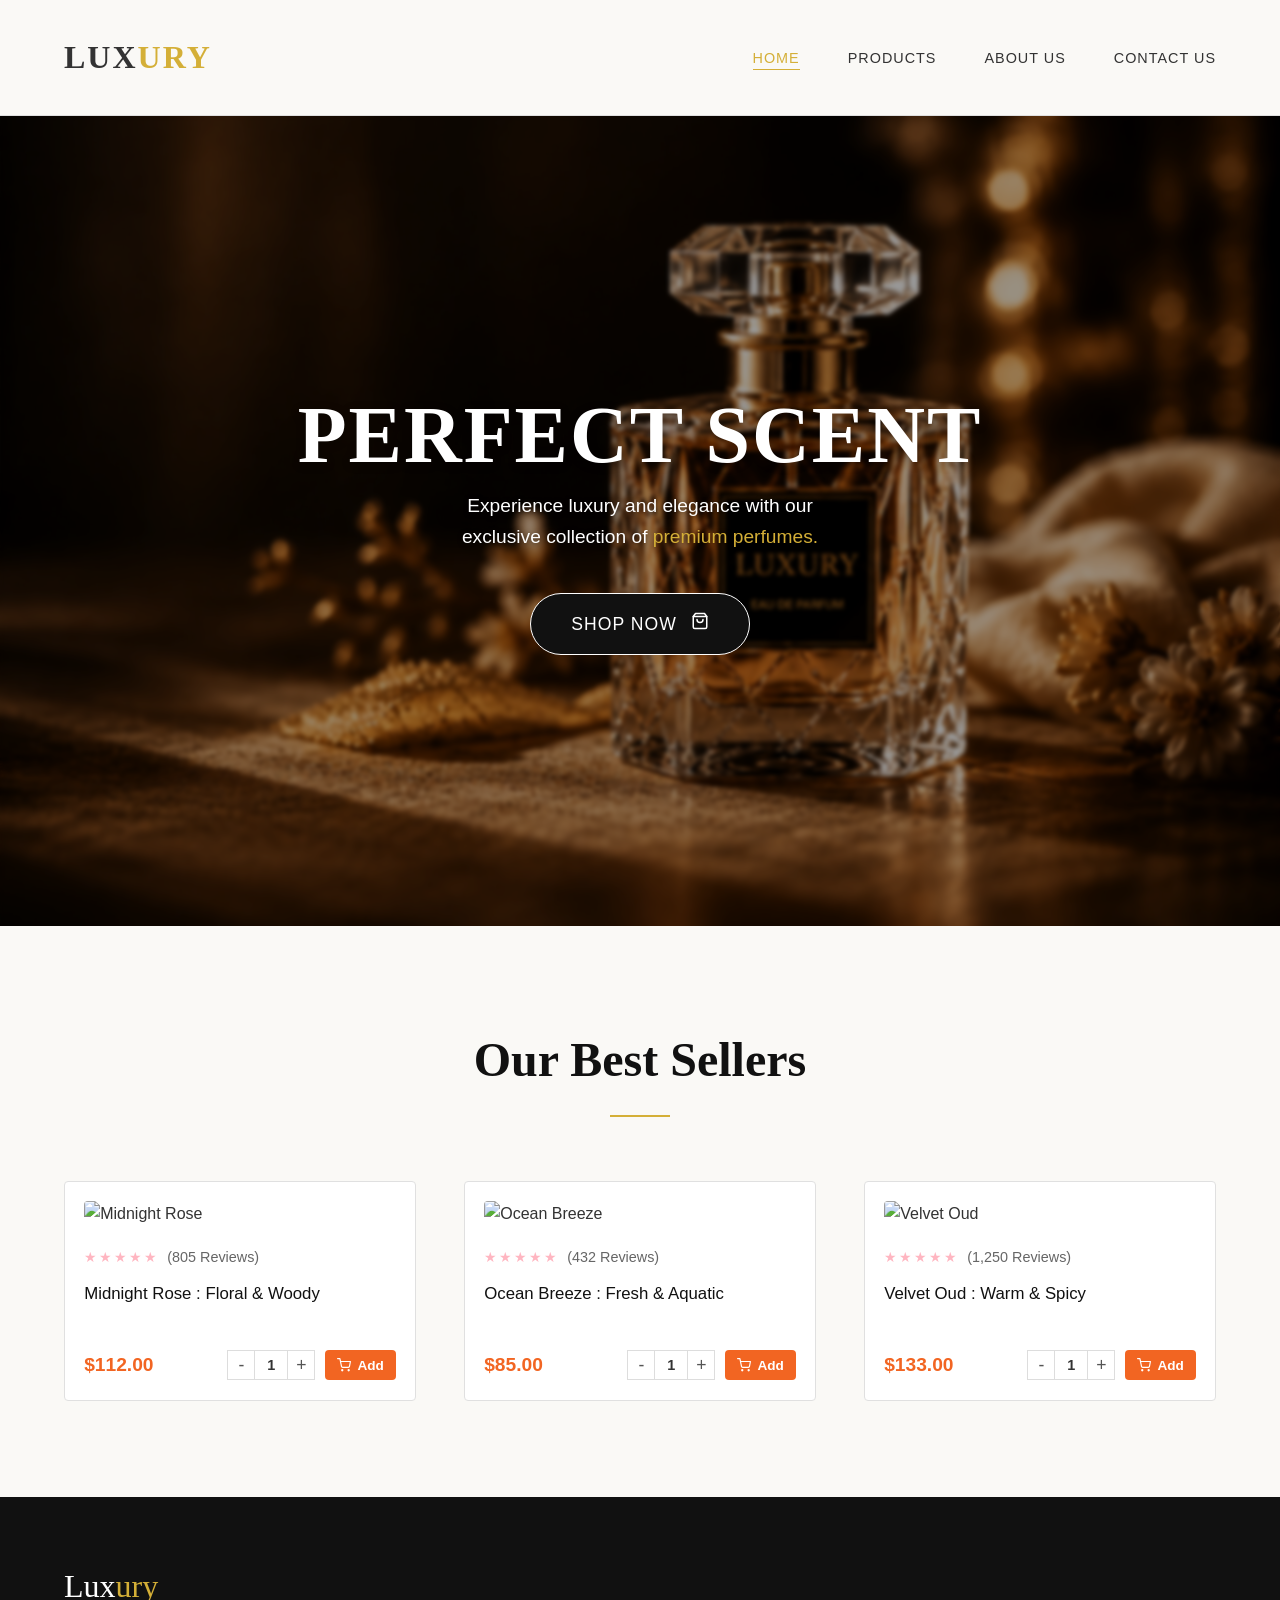
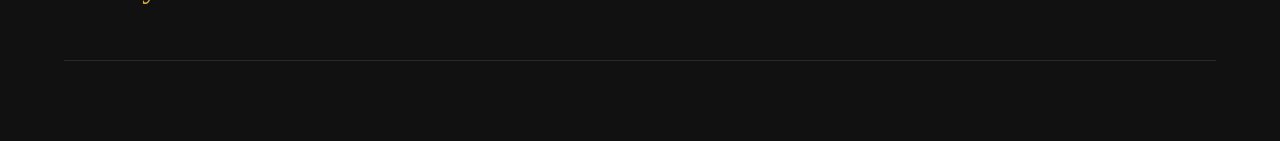
==== index.html @ 9dee279b "Add files via upload" ====
<!DOCTYPE html>
<html lang="en">

<head>
    <meta charset="UTF-8">
    <meta name="viewport" content="width=device-width, initial-scale=1.0">
    <title>Luxury | Premium Perfume</title>
    <link rel="stylesheet" href="style.css">
</head>

<body>
    <header>
        <div class="logo">Lux<span>ury</span></div>
        <nav>
            <ul>
                <li><a href="index.html" class="active">Home</a></li>
                <li><a href="product.html">Products</a></li>
                <li><a href="about.html">About Us</a></li>
                <li><a href="contact.html">Contact Us</a></li>
            </ul>
        </nav>
    </header>

    <section class="hero dark-hero">
        <div class="hero-content text-center">
            <h1>PERFECT SCENT</h1>
        
            <p>Experience luxury and elegance with our<br> exclusive collection of <span class="text-gold">premium
                    perfumes.</span></p>
            <div class="hero-buttons center-buttons">
                <a href="product.html" class="btn btn-blue btn-pill">
                    Shop Now
                    <svg width="18" height="18" viewBox="0 0 24 24" fill="none" stroke="currentColor" stroke-width="2"
                        stroke-linecap="round" stroke-linejoin="round" style="margin-left:8px">
                        <path d="M6 2L3 6v14a2 2 0 0 0 2 2h14a2 2 0 0 0 2-2V6l-3-4z"></path>
                        <line x1="3" y1="6" x2="21" y2="6"></line>
                        <path d="M16 10a4 4 0 0 1-8 0"></path>
                    </svg>
                </a>
            </div>
        </div>
    </section>

    <section class="section">
        <h2 class="section-title">Our Best Sellers</h2>
        <div class="product-grid">

            <div class="product-card">
                <img src="https://img01.ztat.net/article/spp-media-p1/96ee4724ab1245ef8e6045bc5e90970c/2b6786a7cfef4b48abae79df3170de88.jpg?imwidth=762"
                    alt="Midnight Rose" class="product-image">
                <div class="product-info">
                    <div class="product-rating">
                        <span class="stars">★★★★★</span>
                        <span class="reviews">(805 Reviews)</span>
                    </div>
                    <h3>Midnight Rose : Floral & Woody </h3>
                    <div class="product-action-row">
                        <span class="price-orange">$112.00</span>
                        <div class="action-controls">
                            <div class="quantity-selector">
                                <button class="qty-btn">-</button>
                                <span class="qty-val">1</span>
                                <button class="qty-btn">+</button>
                            </div>
                            <button class="btn-add-orange">
                                <svg width="14" height="14" viewBox="0 0 24 24" fill="none" stroke="currentColor"
                                    stroke-width="2" stroke-linecap="round" stroke-linejoin="round">
                                    <circle cx="9" cy="21" r="1"></circle>
                                    <circle cx="20" cy="21" r="1"></circle>
                                    <path d="M1 1h4l2.68 13.39a2 2 0 0 0 2 1.61h9.72a2 2 0 0 0 2-1.61L23 6H6"></path>
                                </svg> Add
                            </button>
                        </div>
                    </div>
                </div>
            </div>


            <div class="product-card">
                <img src="https://images.unsplash.com/photo-1592945403244-b3fbafd7f539?q=80&w=2053&auto=format&fit=crop"
                    alt="Ocean Breeze" class="product-image">
                <div class="product-info">
                    <div class="product-rating">
                        <span class="stars">★★★★★</span>
                        <span class="reviews">(432 Reviews)</span>
                    </div>
                    <h3>Ocean Breeze : Fresh & Aquatic</h3>
                    <div class="product-action-row">
                        <span class="price-orange">$85.00</span>
                        <div class="action-controls">
                            <div class="quantity-selector">
                                <button class="qty-btn">-</button>
                                <span class="qty-val">1</span>
                                <button class="qty-btn">+</button>
                            </div>
                            <button class="btn-add-orange">
                                <svg width="14" height="14" viewBox="0 0 24 24" fill="none" stroke="currentColor"
                                    stroke-width="2" stroke-linecap="round" stroke-linejoin="round">
                                    <circle cx="9" cy="21" r="1"></circle>
                                    <circle cx="20" cy="21" r="1"></circle>
                                    <path d="M1 1h4l2.68 13.39a2 2 0 0 0 2 1.61h9.72a2 2 0 0 0 2-1.61L23 6H6"></path>
                                </svg> Add
                            </button>
                        </div>
                    </div>
                </div>
            </div>


            <div class="product-card">
                <img src="https://images.unsplash.com/photo-1588405748880-12d1d2a59f75?q=80&w=1887&auto=format&fit=crop"
                    alt="Velvet Oud" class="product-image">
                <div class="product-info">
                    <div class="product-rating">
                        <span class="stars">★★★★★</span>
                        <span class="reviews">(1,250 Reviews)</span>
                    </div>
                    <h3>Velvet Oud : Warm & Spicy</h3>
                    <div class="product-action-row">
                        <span class="price-orange">$133.00</span>
                        <div class="action-controls">
                            <div class="quantity-selector">
                                <button class="qty-btn">-</button>
                                <span class="qty-val">1</span>
                                <button class="qty-btn">+</button>
                            </div>
                            <button class="btn-add-orange">
                                <svg width="14" height="14" viewBox="0 0 24 24" fill="none" stroke="currentColor"
                                    stroke-width="2" stroke-linecap="round" stroke-linejoin="round">
                                    <circle cx="9" cy="21" r="1"></circle>
                                    <circle cx="20" cy="21" r="1"></circle>
                                    <path d="M1 1h4l2.68 13.39a2 2 0 0 0 2 1.61h9.72a2 2 0 0 0 2-1.61L23 6H6"></path>
                                </svg> Add
                            </button>
                        </div>
                    </div>
                </div>
            </div>
        </div>
    </section>

    <footer>
        <div class="footer-content">
            <div class="footer-logo">Lux<span>ury</span></div>

        </div>

    </footer>


    <a href="#" class="scroll-top" id="scrollTopBtn">
        <svg width="24" height="24" viewBox="0 0 24 24" fill="none" stroke="currentColor" stroke-width="2.5"
            stroke-linecap="round" stroke-linejoin="round">
            <line x1="12" y1="19" x2="12" y2="5"></line>
            <polyline points="5 12 12 5 19 12"></polyline>
        </svg>
    </a>

    <script>
        const scrollTopBtn = document.getElementById("scrollTopBtn");
        window.addEventListener("scroll", function () {
            if (window.scrollY > 300) {
                scrollTopBtn.classList.add("show");
            } else {
                scrollTopBtn.classList.remove("show");
            }
        });

        document.querySelectorAll('.quantity-selector').forEach(selector => {
            const minusBtn = selector.children[0];
            const qtyVal = selector.children[1];
            const plusBtn = selector.children[2];
            
            const card = selector.closest('.product-card');
            const priceEl = card.querySelector('.price-orange');
            const basePrice = parseFloat(priceEl.textContent.replace('$', ''));

            const updatePrice = (qty) => {
                priceEl.textContent = '$' + (basePrice * qty).toFixed(2);
            };

            minusBtn.addEventListener('click', () => {
                let currentVal = parseInt(qtyVal.textContent);
                if (currentVal > 1) {
                    qtyVal.textContent = currentVal - 1;
                    updatePrice(currentVal - 1);
                }
            });

            plusBtn.addEventListener('click', () => {
                let currentVal = parseInt(qtyVal.textContent);
                qtyVal.textContent = currentVal + 1;
                updatePrice(currentVal + 1);
            });
        });


        document.querySelectorAll('.btn-add-orange').forEach(btn => {
            btn.addEventListener('click', () => {
                alert('OK! Item added to your cart.');
            });
        });
    </script>
</body>

</html>
---- style.css ----
:root {
    --primary-black: #111111;
    --gold: #D4AF37;
    --gold-hover: #b5952f;
    --bg-light: #faf9f6;
    --text-main: #333333;
    --text-muted: #666666;
    --border-color: #e0e0e0;
}

* {
    margin: 0;
    padding: 0;
    box-sizing: border-box;
}

html {
    scroll-behavior: smooth;
}

body {
    font-family: 'Montserrat', sans-serif;
    background-color: var(--bg-light);
    color: var(--text-main);
    line-height: 1.6;
    overflow-x: hidden;
}

h1,
h2,
h3,
h4,
h5,
h6 {
    font-family: 'Playfair Display', serif;
    font-weight: 600;
    color: var(--primary-black);
}

a {
    text-decoration: none;
    color: inherit;
    transition: all 0.3s ease;
}

ul {
    list-style: none;
}

header {
    padding: 2rem 5%;
    display: flex;
    justify-content: space-between;
    align-items: center;
    background-color: var(--bg-light);
    border-bottom: 1px solid var(--border-color);
    position: sticky;
    top: 0;
    z-index: 1000;
}

.logo {
    font-family: 'Playfair Display', serif;
    font-size: 2rem;
    font-weight: 700;
    letter-spacing: 2px;
    text-transform: uppercase;
}

.logo span {
    color: var(--gold);
}

nav ul {
    display: flex;
    gap: 3rem;
}

nav ul li a {
    font-size: 0.9rem;
    font-weight: 500;
    text-transform: uppercase;
    letter-spacing: 1px;
    position: relative;
}

nav ul li a::after {
    content: '';
    position: absolute;
    width: 0;
    height: 1px;
    bottom: -4px;
    left: 0;
    background-color: var(--gold);
    transition: width 0.3s ease;
}

nav ul li a:hover::after,
nav ul li a.active::after {
    width: 100%;
}

nav ul li a:hover,
nav ul li a.active {
    color: var(--gold);
}


.btn {
    display: inline-block;
    padding: 1rem 2.5rem;
    background-color: var(--primary-black);
    color: white;
    font-size: 0.9rem;
    text-transform: uppercase;
    letter-spacing: 1px;
    border: 1px solid var(--primary-black);
    cursor: pointer;
    transition: all 0.4s ease;
}

.btn:hover {
    background-color: transparent;
    color: var(--primary-black);
}

.btn-gold {
    background-color: var(--gold);
    border-color: var(--gold);
    color: white;
}

.btn-gold:hover {
    background-color: transparent;
    color: var(--gold);
}


.hero {
    height: calc(100vh - 90px);
    display: flex;
    align-items: center;
    justify-content: space-between;
    padding: 0 5%;
    background: linear-gradient(to right, #faf9f6 50%, #f0ede6 50%);
}

.hero.dark-hero {
    background: url('f05ed1d7-9d6e-455a-b5f4-579c79ff5291.png') center/cover no-repeat;
    position: relative;
    overflow: hidden;
    display: flex;
    justify-content: center;
    align-items: center;
}

.dark-hero::before {
    content: '';
    position: absolute;
    top: 0;
    left: 0;
    width: 100%;
    height: 100%;
    background: rgba(0, 0, 0, 0.4);
    backdrop-filter: blur(2px);
    z-index: 1;
}

.hero-content {
    flex: 1;
    padding-right: 5rem;
    animation: fadeIn 1s ease forwards;
    position: relative;
    z-index: 2;
}

.hero-content.text-center {
    flex: none;
    padding-right: 0;
    text-align: center;
    width: 100%;
    max-width: 800px;
}

.cursive-title {
    display: flex;
    align-items: center;
    justify-content: center;
    gap: 15px;
    margin-bottom: -15px;
}

.cursive-title .text {
    font-family: 'Great Vibes', cursive;
    font-size: 4rem;
    color: white;
    font-weight: 400;
}

.cursive-title .line {
    height: 2px;
    width: 60px;
    background-color: var(--gold);
}

.hero-content h1 {
    font-size: 4.5rem;
    line-height: 1.1;
    margin-bottom: 1.5rem;
}

.dark-hero .hero-content h1 {
    font-size: 5rem;
    letter-spacing: 2px;
    line-height: 1.2;
    color: white;
    font-family: 'Playfair Display', serif;
    text-transform: uppercase;
    text-shadow: 0 2px 10px rgba(0, 0, 0, 0.3);
    margin-bottom: 0.5rem;
}

.divider-diamond {
    display: flex;
    align-items: center;
    justify-content: center;
    gap: 10px;
    margin-bottom: 2rem;
}

.divider-diamond .line {
    height: 1px;
    width: 150px;
    background-color: var(--gold);
}

.divider-diamond .diamond {
    width: 12px;
    height: 12px;
    background-color: var(--gold);
    transform: rotate(45deg);
}

.text-gold {
    color: var(--gold);
}

.hero-content p {
    font-size: 1.1rem;
    color: var(--text-muted);
    margin-bottom: 2.5rem;
    max-width: 500px;
}

.dark-hero .hero-content.text-center p {
    color: white;
    font-size: 1.2rem;
    max-width: 600px;
    margin: 0 auto 2.5rem;
    text-shadow: 0 1px 5px rgba(0, 0, 0, 0.5);
}

.hero-buttons {
    display: flex;
    gap: 1rem;
    align-items: center;
}

.center-buttons {
    justify-content: center;
}

.btn-orange {
    background-color: #f26522;
    border-color: white;
    color: white;
    display: flex;
    align-items: center;
    border-radius: 4px;
    text-transform: none;
    font-weight: 500;
    padding: 0.8rem 1.5rem;
}

.btn-orange:hover {
    background-color: #d9531e;
    border-color: white;
    color: white;
}

.btn-pill {
    border-radius: 50px;
    padding: 1rem 2.5rem;
    font-size: 1.1rem;
    border: 1px solid white;
}

.hero-image {
    flex: 1;
    height: 80%;
    position: relative;
    animation: slideUp 1s ease forwards;
}

.dark-hero .hero-image {
    display: none;
}

.hero-image img {
    width: 100%;
    height: 100%;
    object-fit: cover;
    box-shadow: -20px 20px 0px rgba(212, 175, 55, 0.1);
}


.section {
    padding: 6rem 5%;
}

.section-title {
    text-align: center;
    font-size: 3rem;
    margin-bottom: 4rem;
    position: relative;
}

.section-title::after {
    content: '';
    display: block;
    width: 60px;
    height: 2px;
    background-color: var(--gold);
    margin: 1rem auto 0;
}


.filter-container {
    text-align: center;
    margin-bottom: 3rem;
}

.filter-btn {
    background: transparent;
    border: 1px solid var(--border-color);
    padding: 0.8rem 2rem;
    margin: 0 0.5rem;
    font-family: 'Montserrat', sans-serif;
    font-size: 0.9rem;
    text-transform: uppercase;
    letter-spacing: 1px;
    cursor: pointer;
    transition: all 0.4s cubic-bezier(0.4, 0, 0.2, 1);
    border-radius: 30px;
    box-shadow: 0 4px 6px rgba(0, 0, 0, 0.02);
}

.filter-btn.active,
.filter-btn:hover {
    background: #f26522;
    color: white;
    border-color: #f26522;
    box-shadow: 0 8px 15px rgba(242, 101, 34, 0.2);
    transform: translateY(-2px);
}

.product-card.hide {
    display: none;
}


.product-grid {
    display: grid;
    grid-template-columns: repeat(auto-fit, minmax(300px, 1fr));
    gap: 3rem;
    transition: opacity 0.4s ease;
}

.product-card {
    text-align: left;
    background: white;
    padding: 1.2rem;
    transition: transform 0.4s ease, box-shadow 0.4s ease;
    border: 1px solid var(--border-color);
    border-radius: 4px;
}

.product-card:hover {
    transform: translateY(-5px);
    box-shadow: 0 10px 20px rgba(0, 0, 0, 0.05);
}

.product-image {
    width: 100%;
    height: 260px;
    object-fit: cover;
    margin-bottom: 1.2rem;
    border-radius: 4px;
}

.product-info {
    display: flex;
    flex-direction: column;
    gap: 0.8rem;
}

.product-rating {
    display: flex;
    align-items: center;
    gap: 0.5rem;
    font-size: 0.9rem;
}

.stars {
    color: #ffb6c1;
    letter-spacing: 2px;
}

.reviews {
    color: var(--text-muted);
}

.product-card h3 {
    font-size: 1.05rem;
    font-weight: 500;
    margin-bottom: 0;
    font-family: 'Montserrat', sans-serif;
    color: var(--primary-black);
    line-height: 1.4;
}

.product-action-row {
    display: flex;
    justify-content: space-between;
    align-items: center;
    margin-top: 1rem;
    padding-top: 1rem;
}

.price-orange {
    color: #f26522;
    font-size: 1.2rem;
    font-weight: 700;
}

.action-controls {
    display: flex;
    align-items: center;
    gap: 10px;
}

.quantity-selector {
    display: flex;
    align-items: center;
}

.qty-btn {
    width: 28px;
    height: 30px;
    background: white;
    border: 1px solid #ddd;
    color: #555;
    font-size: 1.1rem;
    cursor: pointer;
    display: flex;
    align-items: center;
    justify-content: center;
    transition: all 0.2s;
}

.qty-btn:hover {
    background: #f5f5f5;
}

.qty-val {
    width: 32px;
    height: 30px;
    display: flex;
    align-items: center;
    justify-content: center;
    border-top: 1px solid #ddd;
    border-bottom: 1px solid #ddd;
    font-size: 0.9rem;
    font-weight: 600;
    color: #333;
}

.btn-add-orange {
    background-color: #f26522;
    color: white;
    border: none;
    border-radius: 4px;
    height: 30px;
    padding: 0 12px;
    display: flex;
    align-items: center;
    gap: 6px;
    font-size: 0.85rem;
    font-weight: 600;
    cursor: pointer;
    transition: background-color 0.3s;
}

.btn-add-orange:hover {
    background-color: #d9531e;
}


.about-container {
    display: flex;
    align-items: center;
    gap: 4rem;
}

.about-text {
    flex: 1;
}

.about-text h2 {
    font-size: 3rem;
    margin-bottom: 1.5rem;
}

.about-text p {
    margin-bottom: 1.5rem;
    font-size: 1.1rem;
    color: var(--text-muted);
}

.about-image {
    flex: 1;
}

.about-image img {
    width: 100%;
    box-shadow: 20px 20px 0px rgba(17, 17, 17, 0.05);
}


.contact-container {
    display: grid;
    grid-template-columns: 1fr 1fr;
    gap: 4rem;
}

.contact-info {
    padding-right: 2rem;
}

.contact-info h2 {
    font-size: 2.5rem;
    margin-bottom: 1.5rem;
}

.contact-info p {
    margin-bottom: 2rem;
    color: var(--text-muted);
}

.info-item {
    margin-bottom: 1.5rem;
}

.info-item h4 {
    font-size: 1.2rem;
    margin-bottom: 0.3rem;
}

.social-links {
    display: flex;
    gap: 15px;
    margin-top: 0.5rem;
}

.social-links a {
    color: var(--text-muted);
    text-decoration: none;
    display: flex;
    align-items: center;
    gap: 5px;
    transition: color 0.3s ease;
}

.social-links a:hover {
    color: var(--gold);
}

.contact-form {
    background: white;
    padding: 3rem;
    border: none;
    border-radius: 12px;
    box-shadow: 0 15px 35px rgba(0, 0, 0, 0.08);
}

.form-group {
    margin-bottom: 1.5rem;
}

.form-group input,
.form-group textarea {
    width: 100%;
    padding: 1rem 1.2rem;
    border: 1px solid rgba(0, 0, 0, 0.1);
    border-radius: 8px;
    background: white;
    font-family: 'Montserrat', sans-serif;
    font-size: 0.95rem;
    box-shadow: inset 0 2px 4px rgba(0, 0, 0, 0.02);
    transition: all 0.3s ease;
}

.form-group input:focus,
.form-group textarea:focus {
    outline: none;
    border-color: #f26522;
    box-shadow: 0 4px 12px rgba(242, 101, 34, 0.15);
    transform: translateY(-2px);
}

.form-group textarea {
    height: 150px;
    resize: none;
}


footer {
    background-color: var(--primary-black);
    color: white;
    padding: 4rem 5% 2rem;
    text-align: center;
}

.footer-content {
    display: flex;
    justify-content: space-between;
    align-items: center;
    margin-bottom: 3rem;
    border-bottom: 1px solid rgba(255, 255, 255, 0.1);
    padding-bottom: 3rem;
}

.footer-logo {
    font-family: 'Playfair Display', serif;
    font-size: 2rem;
    color: white;
}

.footer-logo span {
    color: var(--gold);
}

.footer-links {
    display: flex;
    gap: 2rem;
}

.footer-links a {
    color: #ccc;
    font-size: 0.9rem;
    text-transform: uppercase;
    letter-spacing: 1px;
}

.footer-links a:hover {
    color: var(--gold);
}

.copyright {
    color: #888;
    font-size: 0.8rem;
}

@keyframes fadeIn {
    from {
        opacity: 0;
        transform: translateX(-20px);
    }

    to {
        opacity: 1;
        transform: translateX(0);
    }
}

@keyframes slideUp {
    from {
        opacity: 0;
        transform: translateY(20px);
    }

    to {
        opacity: 1;
        transform: translateY(0);
    }
}


.page-header {
    height: 40vh;
    display: flex;
    align-items: center;
    justify-content: center;
    background-color: var(--primary-black);
    color: white;
    text-align: center;
}

.page-header h1 {
    color: white;
    font-size: 3.5rem;
    letter-spacing: 2px;
    animation: fadeIn 1s ease-out;
}

.page-header p {
    color: var(--gold);
    font-size: 1.1rem;
    margin-top: 1rem;
    text-transform: uppercase;
    letter-spacing: 3px;
    animation: slideUp 1s ease-out 0.5s both;
}


@media (max-width: 991px) {
    .hero {
        flex-direction: column;
        height: auto;
        padding: 4rem 5%;
        background: var(--bg-light);
    }

    .hero-content {
        padding-right: 0;
        text-align: center;
        margin-bottom: 3rem;
    }

    .hero-content p {
        margin: 0 auto 2.5rem;
    }

    .hero-image {
        width: 100%;
        height: 400px;
    }

    .about-container,
    .contact-container {
        flex-direction: column;
    }

    nav ul {
        display: none;
    }
}

.scroll-top {
    position: fixed;
    bottom: 30px;
    right: 30px;
    width: 55px;
    height: 55px;
    background-color: #f26522;
    color: white;
    border-radius: 50%;
    display: flex;
    justify-content: center;
    align-items: center;
    text-decoration: none;
    box-shadow: 0 4px 10px rgba(0, 0, 0, 0.3);
    z-index: 1000;
    transition: all 0.3s ease;
    opacity: 0;
    visibility: hidden;
}

.scroll-top.show {
    opacity: 1;
    visibility: visible;
}

.scroll-top:hover {
    background-color: #d9531e;
    transform: translateY(-5px);
    color: white;
}
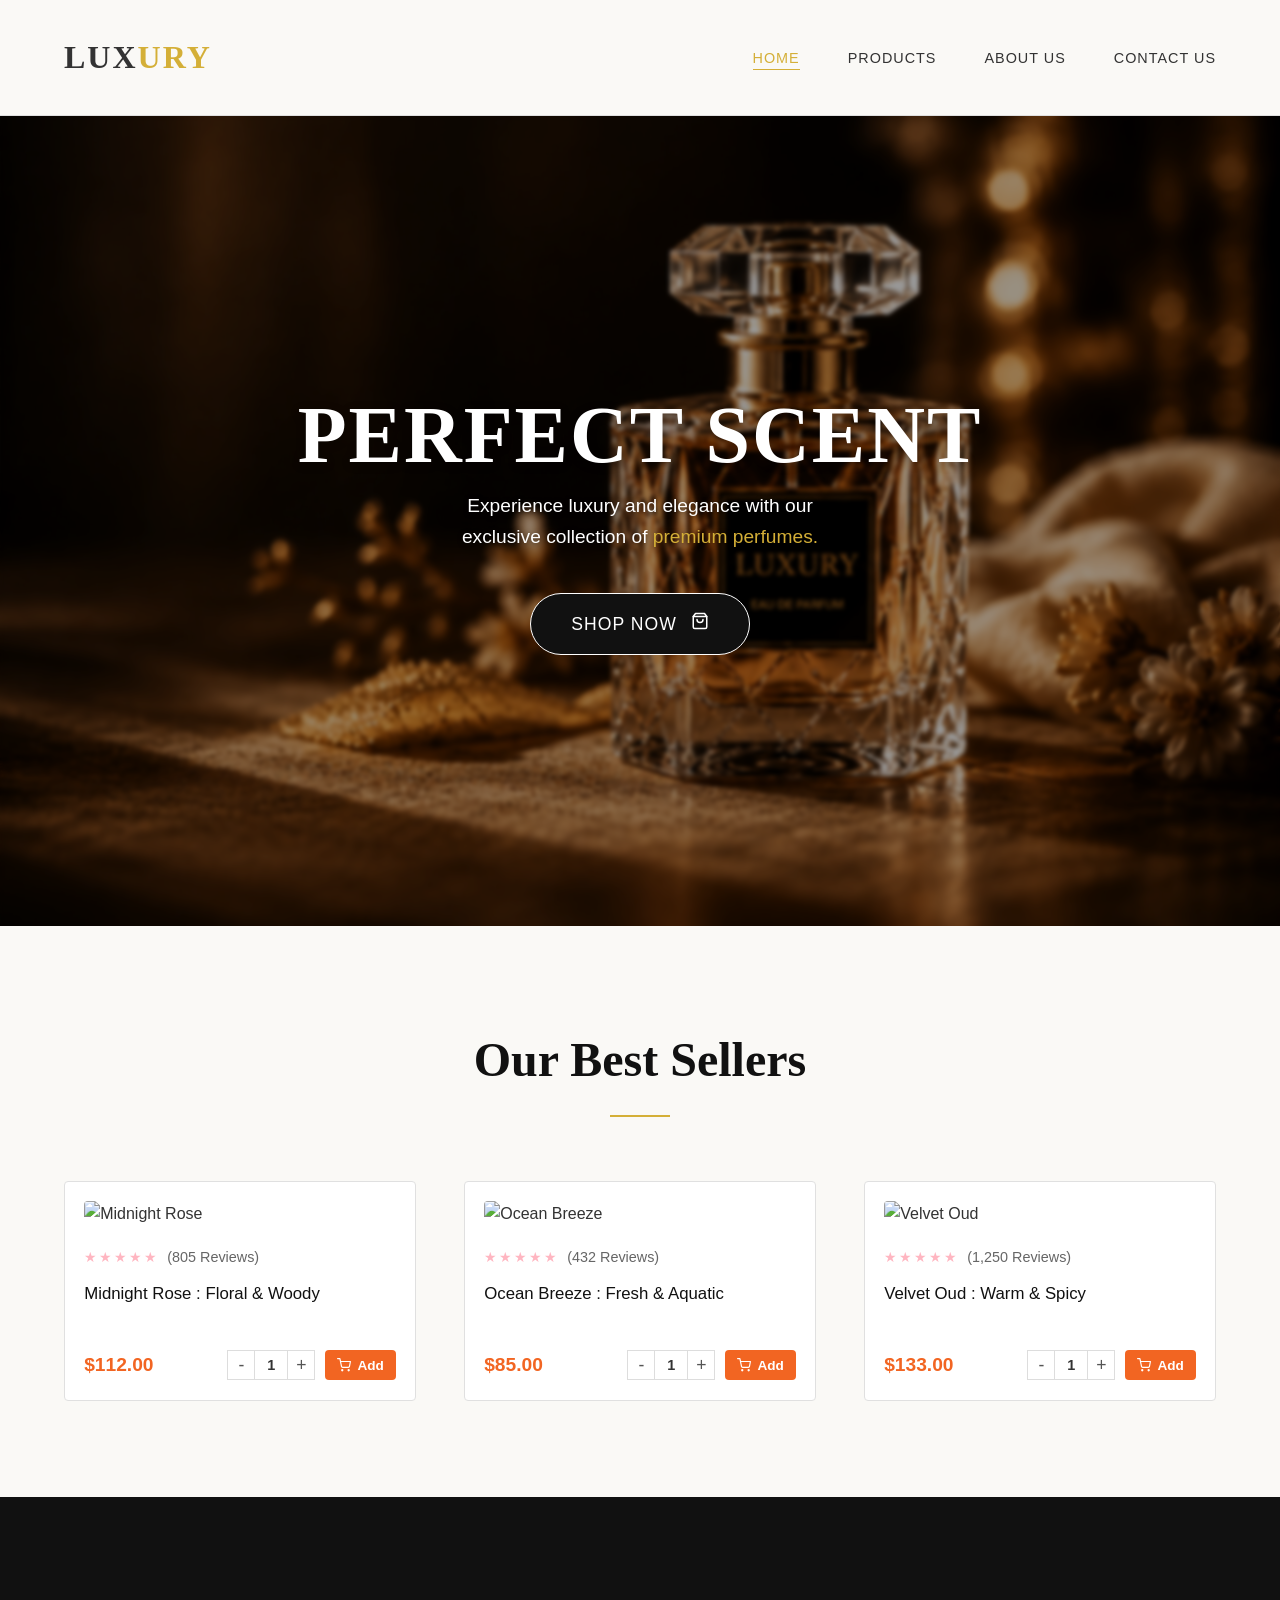
==== commit c71ac9d2: "Add files via upload" ====
--- a/index.html
+++ b/index.html
@@ -141,7 +141,7 @@
 
     <footer>
         <div class="footer-content">
-            <div class="footer-logo">Lux<span>ury</span></div>
+            <div class="footer-logo"><span></span></div>
 
         </div>
 
@@ -156,51 +156,7 @@
         </svg>
     </a>
 
-    <script>
-        const scrollTopBtn = document.getElementById("scrollTopBtn");
-        window.addEventListener("scroll", function () {
-            if (window.scrollY > 300) {
-                scrollTopBtn.classList.add("show");
-            } else {
-                scrollTopBtn.classList.remove("show");
-            }
-        });
-
-        document.querySelectorAll('.quantity-selector').forEach(selector => {
-            const minusBtn = selector.children[0];
-            const qtyVal = selector.children[1];
-            const plusBtn = selector.children[2];
-            
-            const card = selector.closest('.product-card');
-            const priceEl = card.querySelector('.price-orange');
-            const basePrice = parseFloat(priceEl.textContent.replace('$', ''));
-
-            const updatePrice = (qty) => {
-                priceEl.textContent = '$' + (basePrice * qty).toFixed(2);
-            };
-
-            minusBtn.addEventListener('click', () => {
-                let currentVal = parseInt(qtyVal.textContent);
-                if (currentVal > 1) {
-                    qtyVal.textContent = currentVal - 1;
-                    updatePrice(currentVal - 1);
-                }
-            });
-
-            plusBtn.addEventListener('click', () => {
-                let currentVal = parseInt(qtyVal.textContent);
-                qtyVal.textContent = currentVal + 1;
-                updatePrice(currentVal + 1);
-            });
-        });
-
-
-        document.querySelectorAll('.btn-add-orange').forEach(btn => {
-            btn.addEventListener('click', () => {
-                alert('OK! Item added to your cart.');
-            });
-        });
-    </script>
+    <script src="script.js"></script>
 </body>
 
 </html>
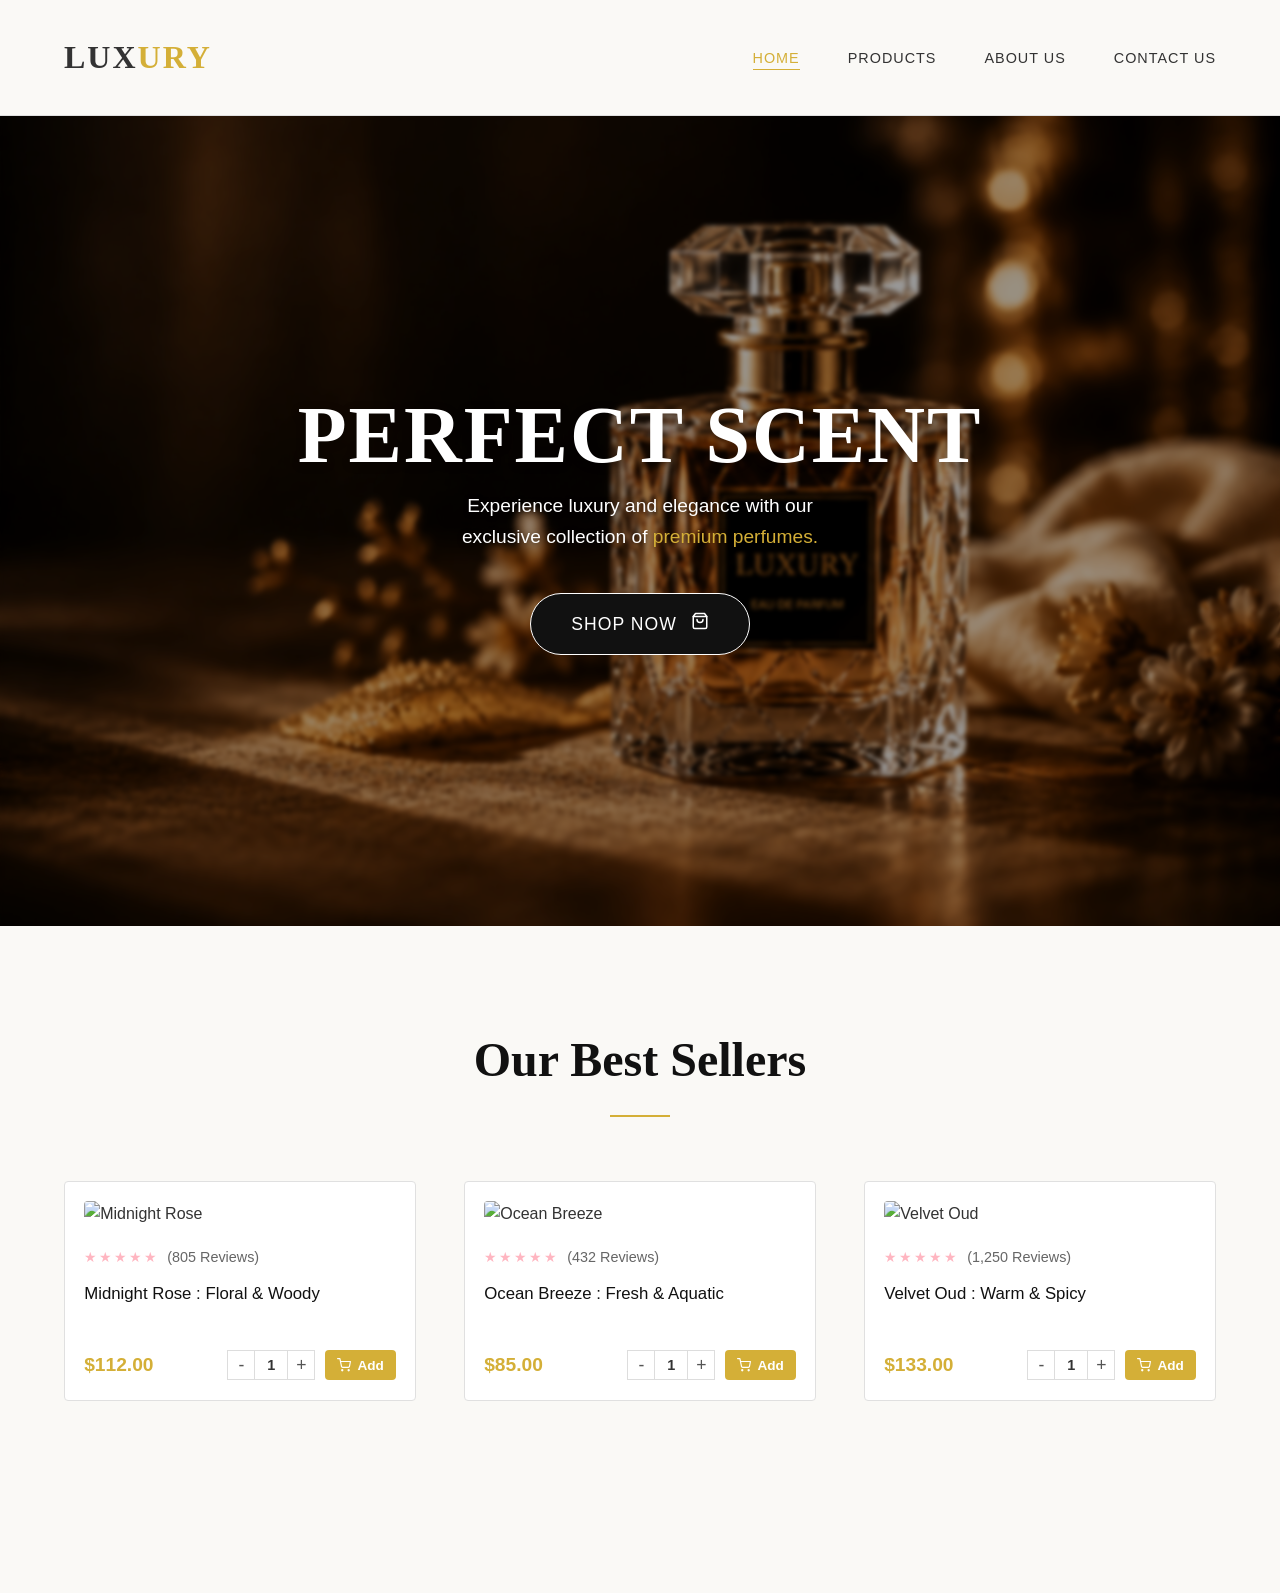
==== commit 27d2baa7: "Add files via upload" ====
--- a/index.html
+++ b/index.html
@@ -24,7 +24,7 @@
     <section class="hero dark-hero">
         <div class="hero-content text-center">
             <h1>PERFECT SCENT</h1>
-        
+
             <p>Experience luxury and elegance with our<br> exclusive collection of <span class="text-gold">premium
                     perfumes.</span></p>
             <div class="hero-buttons center-buttons">
@@ -140,23 +140,9 @@
     </section>
 
     <footer>
-        <div class="footer-content">
-            <div class="footer-logo"><span></span></div>
-
-        </div>
+        
 
     </footer>
-
-
-    <a href="#" class="scroll-top" id="scrollTopBtn">
-        <svg width="24" height="24" viewBox="0 0 24 24" fill="none" stroke="currentColor" stroke-width="2.5"
-            stroke-linecap="round" stroke-linejoin="round">
-            <line x1="12" y1="19" x2="12" y2="5"></line>
-            <polyline points="5 12 12 5 19 12"></polyline>
-        </svg>
-    </a>
-
-    <script src="script.js"></script>
 </body>
 
 </html>
--- a/style.css
+++ b/style.css
@@ -273,7 +273,7 @@
 }
 
 .btn-orange {
-    background-color: #f26522;
+    background-color: var(--gold)   ;
     border-color: white;
     color: white;
     display: flex;
@@ -285,7 +285,7 @@
 }
 
 .btn-orange:hover {
-    background-color: #d9531e;
+    background-color: var(--gold);
     border-color: white;
     color: white;
 }
@@ -359,9 +359,9 @@
 
 .filter-btn.active,
 .filter-btn:hover {
-    background: #f26522;
-    color: white;
-    border-color: #f26522;
+    background: var(--gold);
+    color: white;
+    border-color: var(--gold);
     box-shadow: 0 8px 15px rgba(242, 101, 34, 0.2);
     transform: translateY(-2px);
 }
@@ -440,7 +440,7 @@
 }
 
 .price-orange {
-    color: #f26522;
+    color: var(--gold);
     font-size: 1.2rem;
     font-weight: 700;
 }
@@ -488,7 +488,7 @@
 }
 
 .btn-add-orange {
-    background-color: #f26522;
+    background-color: var(--gold);
     color: white;
     border: none;
     border-radius: 4px;
@@ -504,7 +504,7 @@
 }
 
 .btn-add-orange:hover {
-    background-color: #d9531e;
+   background-color: var(--gold);
 }
 
 
@@ -615,7 +615,7 @@
 .form-group input:focus,
 .form-group textarea:focus {
     outline: none;
-    border-color: #f26522;
+    border-color: var(--gold);
     box-shadow: 0 4px 12px rgba(242, 101, 34, 0.15);
     transform: translateY(-2px);
 }
@@ -627,51 +627,12 @@
 
 
 footer {
-    background-color: var(--primary-black);
+    background-color: var(--primary-white);
     color: white;
     padding: 4rem 5% 2rem;
     text-align: center;
 }
 
-.footer-content {
-    display: flex;
-    justify-content: space-between;
-    align-items: center;
-    margin-bottom: 3rem;
-    border-bottom: 1px solid rgba(255, 255, 255, 0.1);
-    padding-bottom: 3rem;
-}
-
-.footer-logo {
-    font-family: 'Playfair Display', serif;
-    font-size: 2rem;
-    color: white;
-}
-
-.footer-logo span {
-    color: var(--gold);
-}
-
-.footer-links {
-    display: flex;
-    gap: 2rem;
-}
-
-.footer-links a {
-    color: #ccc;
-    font-size: 0.9rem;
-    text-transform: uppercase;
-    letter-spacing: 1px;
-}
-
-.footer-links a:hover {
-    color: var(--gold);
-}
-
-.copyright {
-    color: #888;
-    font-size: 0.8rem;
-}
 
 @keyframes fadeIn {
     from {
@@ -703,13 +664,13 @@
     display: flex;
     align-items: center;
     justify-content: center;
-    background-color: var(--primary-black);
+    background-color: var(--primary-white);
     color: white;
     text-align: center;
 }
 
 .page-header h1 {
-    color: white;
+    color: rgb(4, 4, 4);
     font-size: 3.5rem;
     letter-spacing: 2px;
     animation: fadeIn 1s ease-out;
@@ -757,34 +718,3 @@
         display: none;
     }
 }
-
-.scroll-top {
-    position: fixed;
-    bottom: 30px;
-    right: 30px;
-    width: 55px;
-    height: 55px;
-    background-color: #f26522;
-    color: white;
-    border-radius: 50%;
-    display: flex;
-    justify-content: center;
-    align-items: center;
-    text-decoration: none;
-    box-shadow: 0 4px 10px rgba(0, 0, 0, 0.3);
-    z-index: 1000;
-    transition: all 0.3s ease;
-    opacity: 0;
-    visibility: hidden;
-}
-
-.scroll-top.show {
-    opacity: 1;
-    visibility: visible;
-}
-
-.scroll-top:hover {
-    background-color: #d9531e;
-    transform: translateY(-5px);
-    color: white;
-}
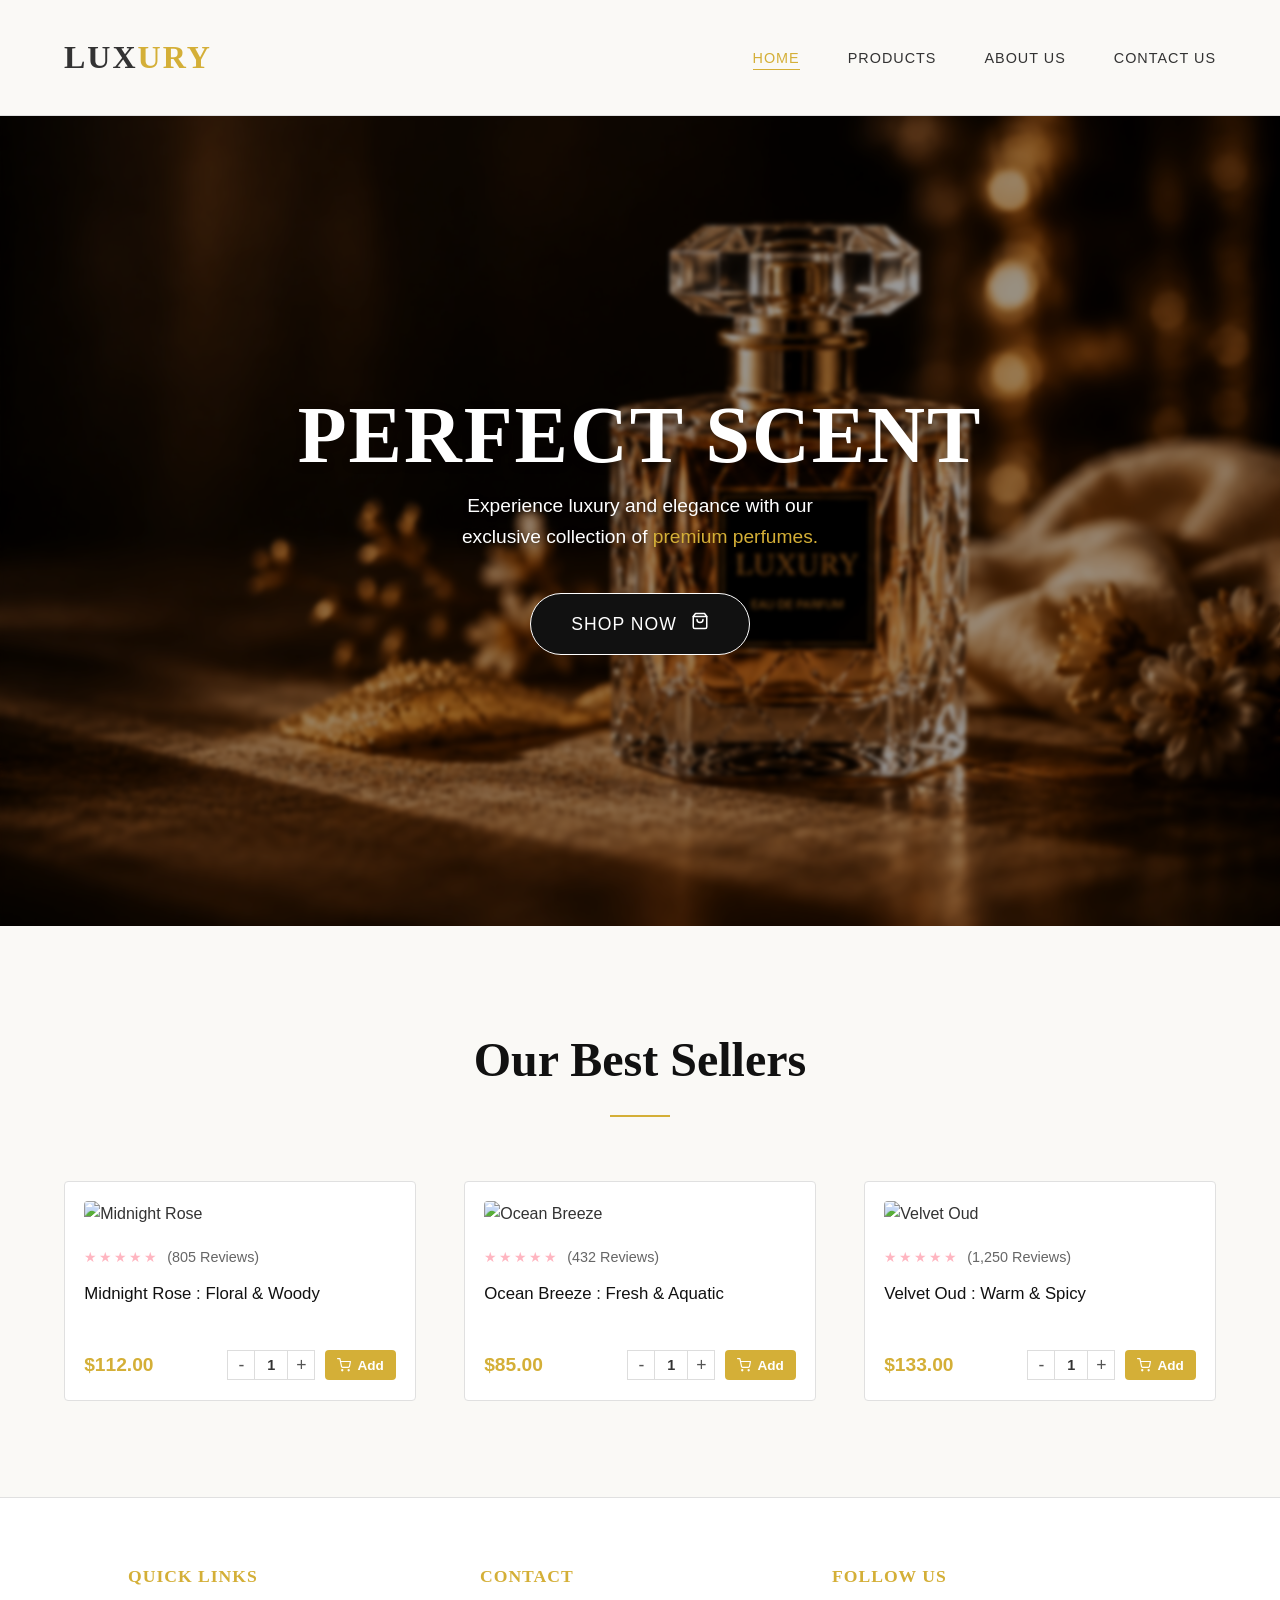
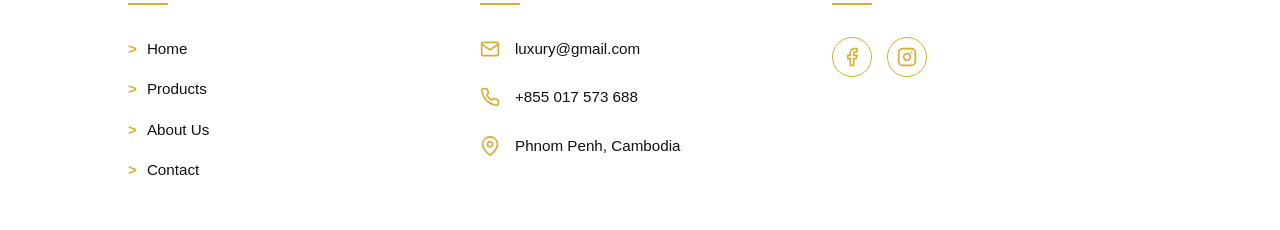
==== commit 6e841bcc: "Add files via upload" ====
--- a/index.html
+++ b/index.html
@@ -139,9 +139,64 @@
         </div>
     </section>
 
-    <footer>
-        
-
+    <footer class="footer">
+        <div class="footer-container">
+            <div class="footer-col">
+                <h3>QUICK LINKS</h3>
+                <div class="footer-line"></div>
+                <a href="index.html"><span>&gt;</span> Home</a>
+                <a href="product.html"><span>&gt;</span> Products</a>
+                <a href="about.html"><span>&gt;</span> About Us</a>
+                <a href="contact.html"><span>&gt;</span> Contact</a>
+            </div>
+
+            <div class="footer-col">
+                <h3>CONTACT</h3>
+                <div class="footer-line"></div>
+                <p>
+                    <svg width="20" height="20" viewBox="0 0 24 24" fill="none" stroke="currentColor" stroke-width="2"
+                        stroke-linecap="round" stroke-linejoin="round">
+                        <path d="M4 4h16c1.1 0 2 .9 2 2v12c0 1.1-.9 2-2 2H4c-1.1 0-2-.9-2-2V6c0-1.1.9-2 2-2z"></path>
+                        <polyline points="22,6 12,13 2,6"></polyline>
+                    </svg>
+                    luxury@gmail.com
+                </p>
+                <p>
+                    <svg width="20" height="20" viewBox="0 0 24 24" fill="none" stroke="currentColor" stroke-width="2"
+                        stroke-linecap="round" stroke-linejoin="round">
+                        <path
+                            d="M22 16.92v3a2 2 0 0 1-2.18 2 19.79 19.79 0 0 1-8.63-3.07 19.5 19.5 0 0 1-6-6 19.79 19.79 0 0 1-3.07-8.67A2 2 0 0 1 4.11 2h3a2 2 0 0 1 2 1.72 12.84 12.84 0 0 0 .7 2.81 2 2 0 0 1-.45 2.11L8.09 9.91a16 16 0 0 0 6 6l1.27-1.27a2 2 0 0 1 2.11-.45 12.84 12.84 0 0 0 2.81.7A2 2 0 0 1 22 16.92z">
+                        </path>
+                    </svg>
+                    +855 017 573 688
+                </p>
+                <p>
+                    <svg width="20" height="20" viewBox="0 0 24 24" fill="none" stroke="currentColor" stroke-width="2"
+                        stroke-linecap="round" stroke-linejoin="round">
+                        <path d="M21 10c0 7-9 13-9 13s-9-6-9-13a9 9 0 0 1 18 0z"></path>
+                        <circle cx="12" cy="10" r="3"></circle>
+                    </svg>
+                    Phnom Penh, Cambodia
+                </p>
+            </div>
+
+            <div class="footer-col">
+                <h3>FOLLOW US</h3>
+                <div class="footer-line"></div>
+                <div class="social-icons">
+                    <a href="https://www.facebook.com/share/14hLmmP1Gvx/?mibextid=wwXIfr" target="_blank"><svg width="20" height="20" viewBox="0 0 24 24" fill="none" stroke="currentColor"
+                            stroke-width="2" stroke-linecap="round" stroke-linejoin="round">
+                            <path d="M18 2h-3a5 5 0 0 0-5 5v3H7v4h3v8h4v-8h3l1-4h-4V7a1 1 0 0 1 1-1h3z"></path>
+                        </svg></a>
+                    <a href="https://www.instagram.com/iur.aaaa/" target="_blank"><svg width="20" height="20" viewBox="0 0 24 24" fill="none" stroke="currentColor"
+                            stroke-width="2" stroke-linecap="round" stroke-linejoin="round">
+                            <rect x="2" y="2" width="20" height="20" rx="5" ry="5"></rect>
+                            <path d="M16 11.37A4 4 0 1 1 12.63 8 4 4 0 0 1 16 11.37z"></path>
+                            <line x1="17.5" y1="6.5" x2="17.51" y2="6.5"></line>
+                        </svg></a>
+                </div>
+            </div>
+        </div>
     </footer>
 </body>
 
--- a/style.css
+++ b/style.css
@@ -626,11 +626,99 @@
 }
 
 
-footer {
-    background-color: var(--primary-white);
-    color: white;
-    padding: 4rem 5% 2rem;
-    text-align: center;
+/* Footer Styles */
+.footer {
+    background-color: #ffffff;
+    color: var(--primary-black);
+    padding: 4rem 10% 2rem;
+    border-top: 1px solid var(--border-color);
+}
+
+.footer-container {
+    display: flex;
+    justify-content: space-between;
+    flex-wrap: wrap;
+    gap: 2rem;
+    max-width: 1200px;
+    margin: 0 auto;
+}
+
+.footer-col {
+    flex: 1;
+    min-width: 250px;
+}
+
+.footer-col h3 {
+    font-family: 'Playfair Display', serif;
+    font-size: 1.1rem;
+    color: var(--gold);
+    letter-spacing: 1px;
+    margin-bottom: 0.8rem;
+    text-transform: uppercase;
+}
+
+.footer-line {
+    width: 40px;
+    height: 2px;
+    background-color: var(--gold);
+    margin-bottom: 2rem;
+}
+
+.footer-col a {
+    display: flex;
+    align-items: center;
+    color: var(--primary-black);
+    text-decoration: none;
+    margin-bottom: 1rem;
+    font-size: 0.95rem;
+    transition: color 0.3s;
+}
+
+.footer-col a span {
+    color: var(--gold);
+    margin-right: 10px;
+    font-weight: bold;
+}
+
+.footer-col a:hover {
+    color: var(--gold);
+}
+
+.footer-col p {
+    display: flex;
+    align-items: center;
+    color: var(--primary-black);
+    margin-bottom: 1.5rem;
+    font-size: 0.95rem;
+}
+
+.footer-col p svg {
+    color: var(--gold);
+    margin-right: 15px;
+    flex-shrink: 0;
+}
+
+.social-icons {
+    display: flex;
+    gap: 15px;
+}
+
+.social-icons a {
+    display: flex;
+    align-items: center;
+    justify-content: center;
+    width: 40px;
+    height: 40px;
+    border: 1px solid var(--gold);
+    border-radius: 50%;
+    color: var(--gold);
+    transition: all 0.3s;
+    margin-bottom: 0;
+}
+
+.social-icons a:hover {
+    background-color: var(--gold);
+    color: white;
 }
 
 
@@ -717,4 +805,9 @@
     nav ul {
         display: none;
     }
-}
+    .footer-container {
+        flex-direction: column;
+        gap: 3rem;
+    }
+
+}
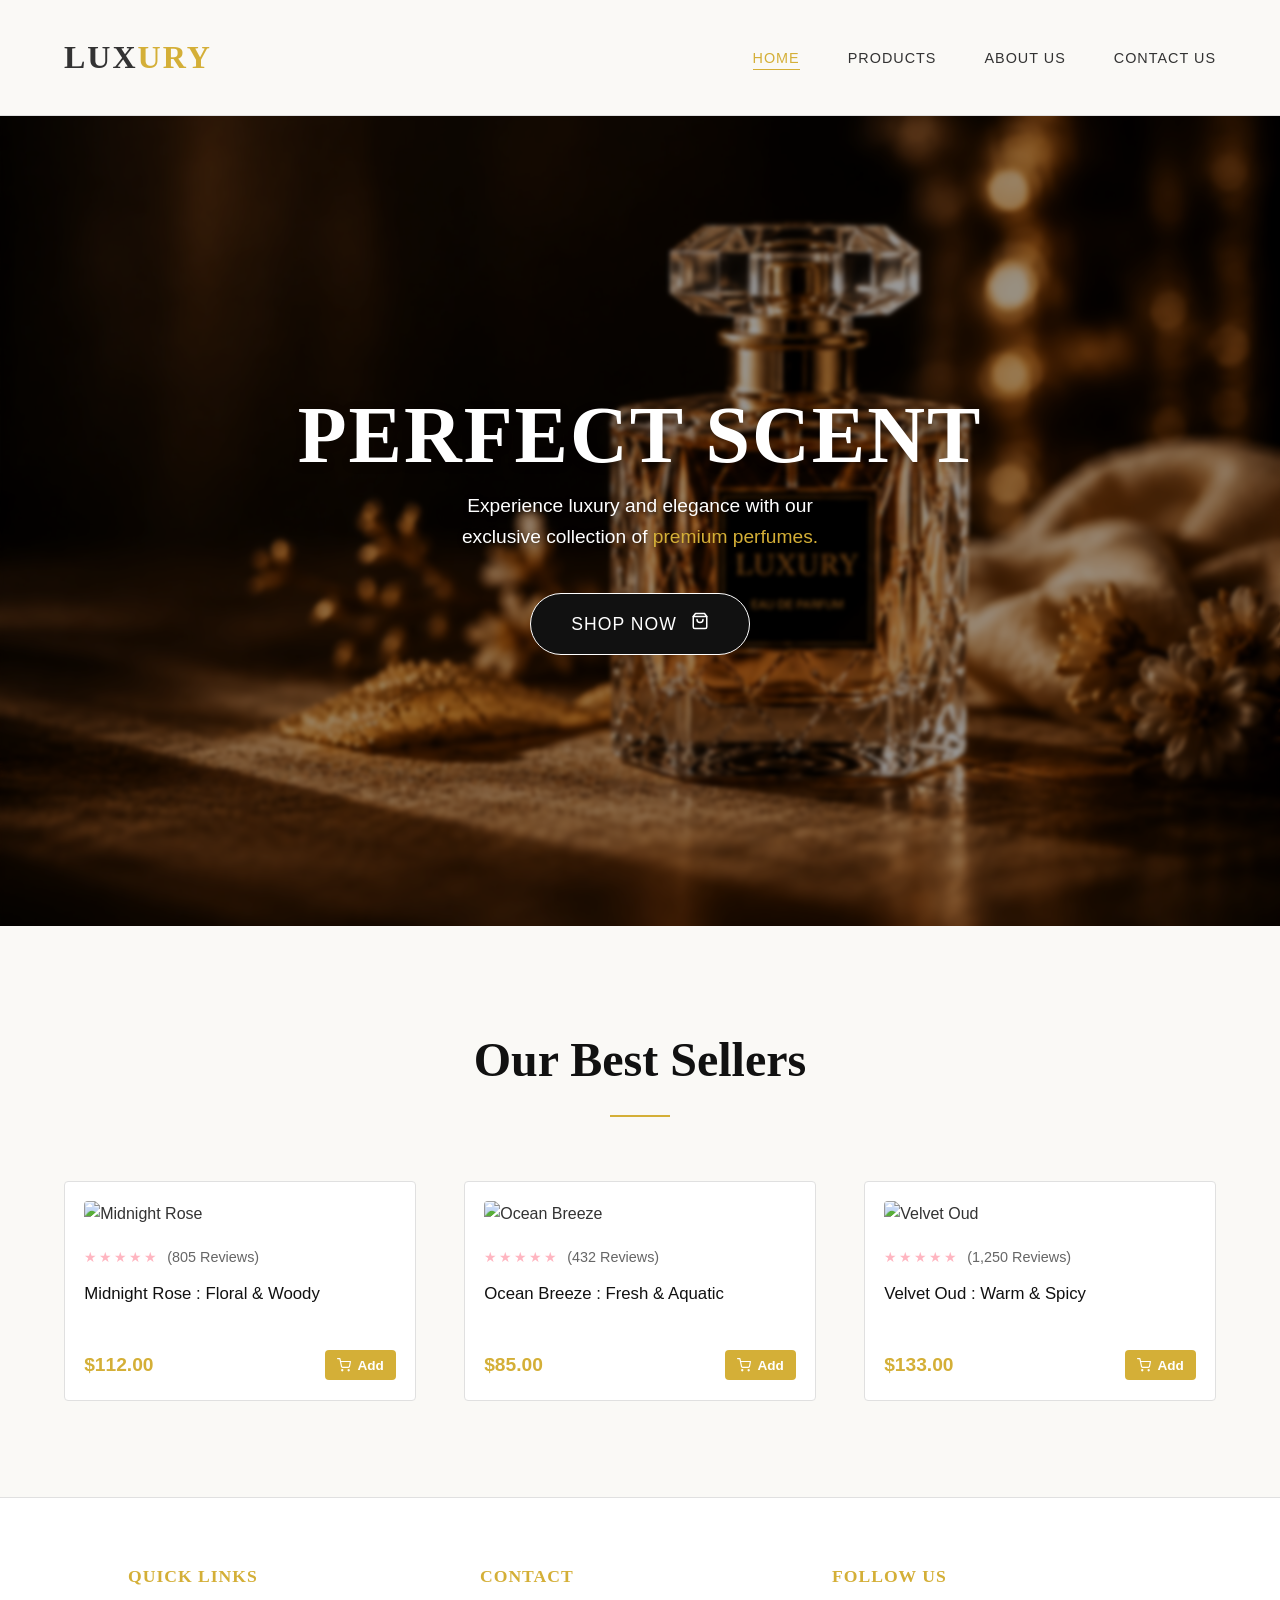
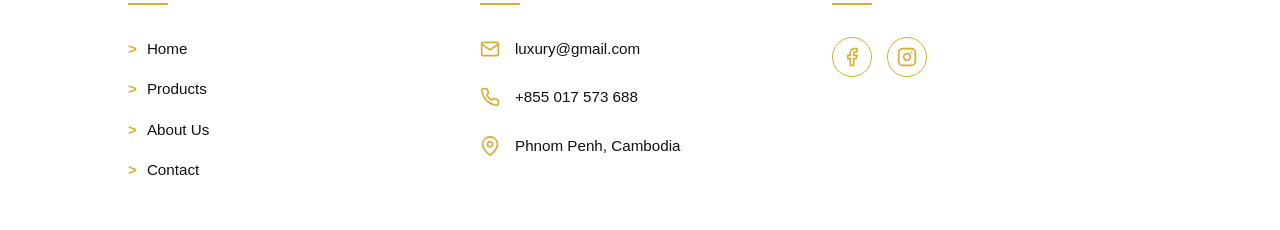
==== commit c98466e0: "Add files via upload" ====
--- a/index.html
+++ b/index.html
@@ -57,11 +57,6 @@
                     <div class="product-action-row">
                         <span class="price-orange">$112.00</span>
                         <div class="action-controls">
-                            <div class="quantity-selector">
-                                <button class="qty-btn">-</button>
-                                <span class="qty-val">1</span>
-                                <button class="qty-btn">+</button>
-                            </div>
                             <button class="btn-add-orange">
                                 <svg width="14" height="14" viewBox="0 0 24 24" fill="none" stroke="currentColor"
                                     stroke-width="2" stroke-linecap="round" stroke-linejoin="round">
@@ -88,11 +83,6 @@
                     <div class="product-action-row">
                         <span class="price-orange">$85.00</span>
                         <div class="action-controls">
-                            <div class="quantity-selector">
-                                <button class="qty-btn">-</button>
-                                <span class="qty-val">1</span>
-                                <button class="qty-btn">+</button>
-                            </div>
                             <button class="btn-add-orange">
                                 <svg width="14" height="14" viewBox="0 0 24 24" fill="none" stroke="currentColor"
                                     stroke-width="2" stroke-linecap="round" stroke-linejoin="round">
@@ -119,11 +109,6 @@
                     <div class="product-action-row">
                         <span class="price-orange">$133.00</span>
                         <div class="action-controls">
-                            <div class="quantity-selector">
-                                <button class="qty-btn">-</button>
-                                <span class="qty-val">1</span>
-                                <button class="qty-btn">+</button>
-                            </div>
                             <button class="btn-add-orange">
                                 <svg width="14" height="14" viewBox="0 0 24 24" fill="none" stroke="currentColor"
                                     stroke-width="2" stroke-linecap="round" stroke-linejoin="round">
@@ -138,6 +123,7 @@
             </div>
         </div>
     </section>
+
 
     <footer class="footer">
         <div class="footer-container">
@@ -184,12 +170,14 @@
                 <h3>FOLLOW US</h3>
                 <div class="footer-line"></div>
                 <div class="social-icons">
-                    <a href="https://www.facebook.com/share/14hLmmP1Gvx/?mibextid=wwXIfr" target="_blank"><svg width="20" height="20" viewBox="0 0 24 24" fill="none" stroke="currentColor"
+                    <a href="https://www.facebook.com/share/14hLmmP1Gvx/?mibextid=wwXIfr" target="_blank"><svg
+                            width="20" height="20" viewBox="0 0 24 24" fill="none" stroke="currentColor"
                             stroke-width="2" stroke-linecap="round" stroke-linejoin="round">
                             <path d="M18 2h-3a5 5 0 0 0-5 5v3H7v4h3v8h4v-8h3l1-4h-4V7a1 1 0 0 1 1-1h3z"></path>
                         </svg></a>
-                    <a href="https://www.instagram.com/iur.aaaa/" target="_blank"><svg width="20" height="20" viewBox="0 0 24 24" fill="none" stroke="currentColor"
-                            stroke-width="2" stroke-linecap="round" stroke-linejoin="round">
+                    <a href="https://www.instagram.com/iur.aaaa/" target="_blank"><svg width="20" height="20"
+                            viewBox="0 0 24 24" fill="none" stroke="currentColor" stroke-width="2"
+                            stroke-linecap="round" stroke-linejoin="round">
                             <rect x="2" y="2" width="20" height="20" rx="5" ry="5"></rect>
                             <path d="M16 11.37A4 4 0 1 1 12.63 8 4 4 0 0 1 16 11.37z"></path>
                             <line x1="17.5" y1="6.5" x2="17.51" y2="6.5"></line>
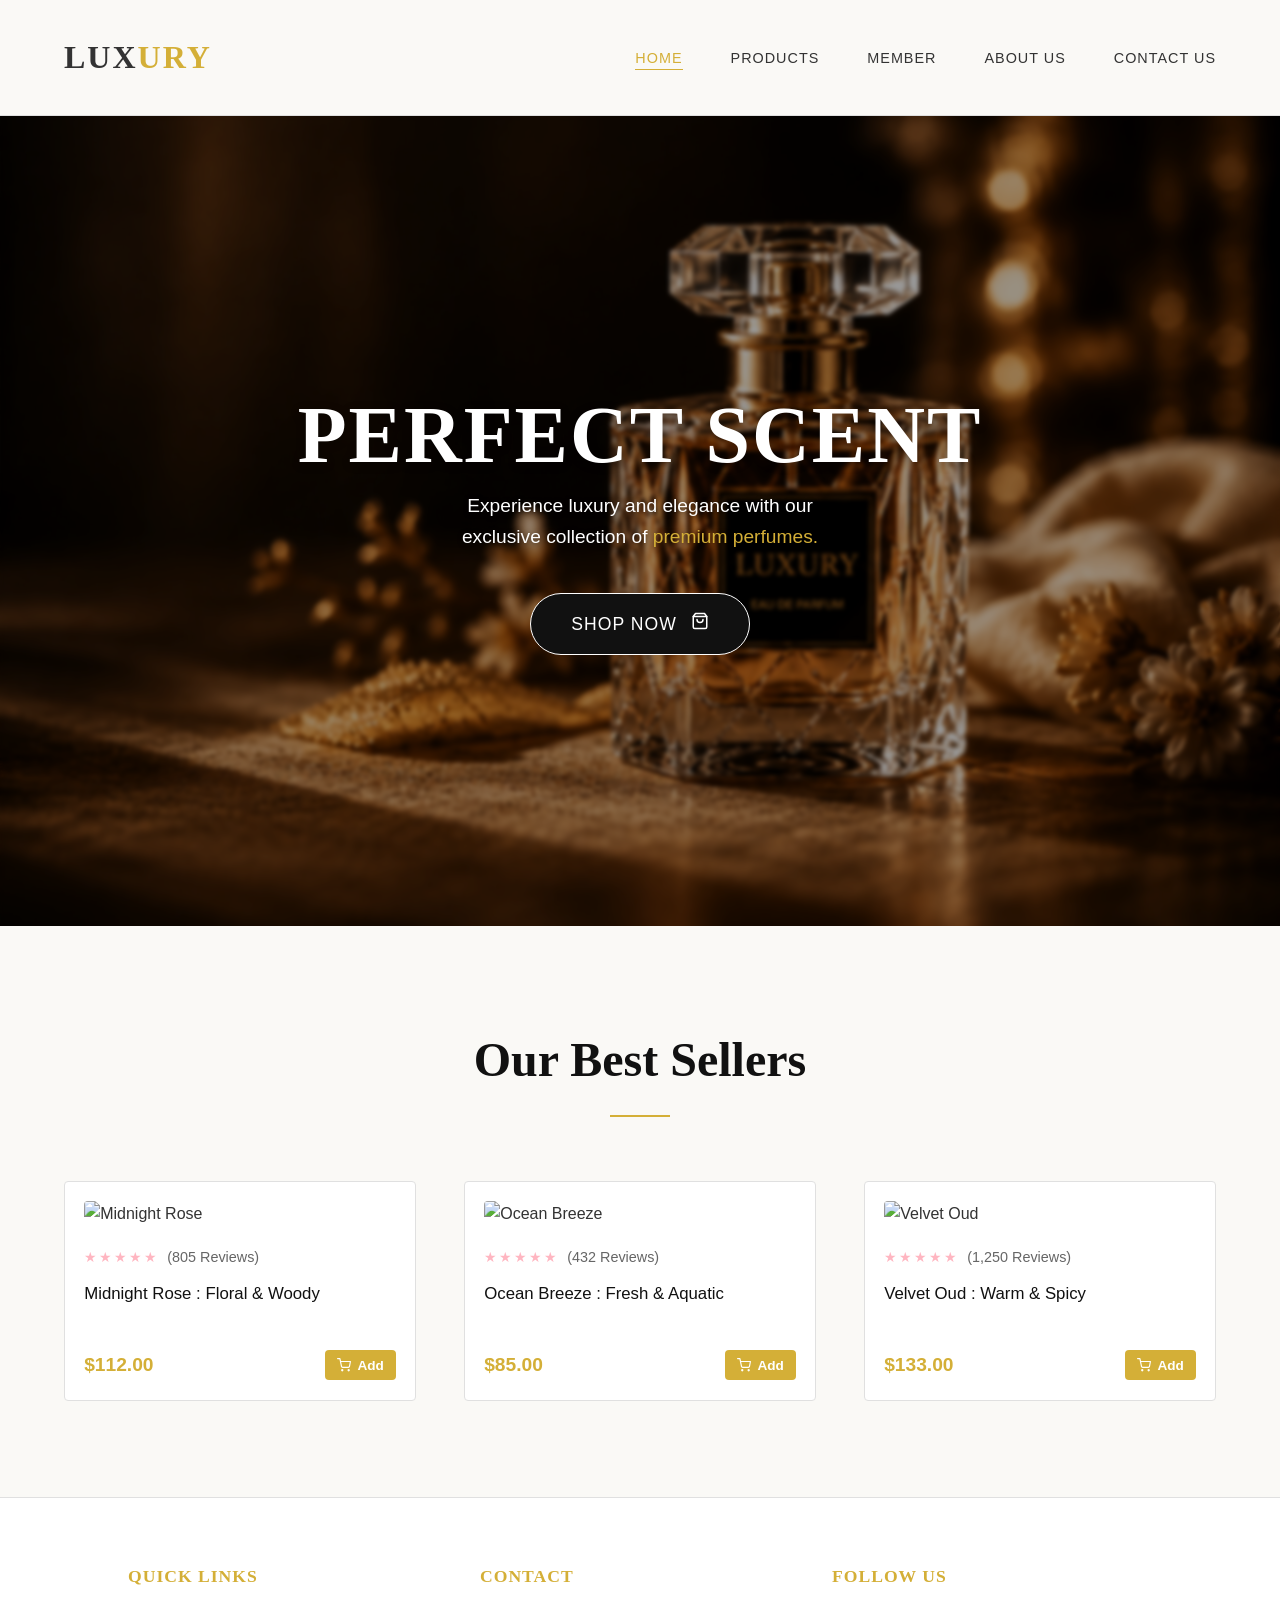
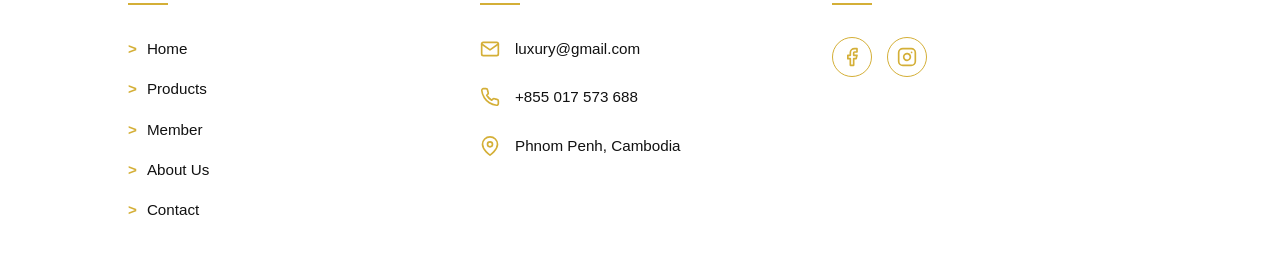
==== commit 0cfff5a5: "Add files via upload" ====
--- a/index.html
+++ b/index.html
@@ -15,6 +15,7 @@
             <ul>
                 <li><a href="index.html" class="active">Home</a></li>
                 <li><a href="product.html">Products</a></li>
+                <li><a href="member.html">Member</a></li>
                 <li><a href="about.html">About Us</a></li>
                 <li><a href="contact.html">Contact Us</a></li>
             </ul>
@@ -132,6 +133,7 @@
                 <div class="footer-line"></div>
                 <a href="index.html"><span>&gt;</span> Home</a>
                 <a href="product.html"><span>&gt;</span> Products</a>
+                <a href="member.html"><span>&gt;</span> Member</a>
                 <a href="about.html"><span>&gt;</span> About Us</a>
                 <a href="contact.html"><span>&gt;</span> Contact</a>
             </div>
